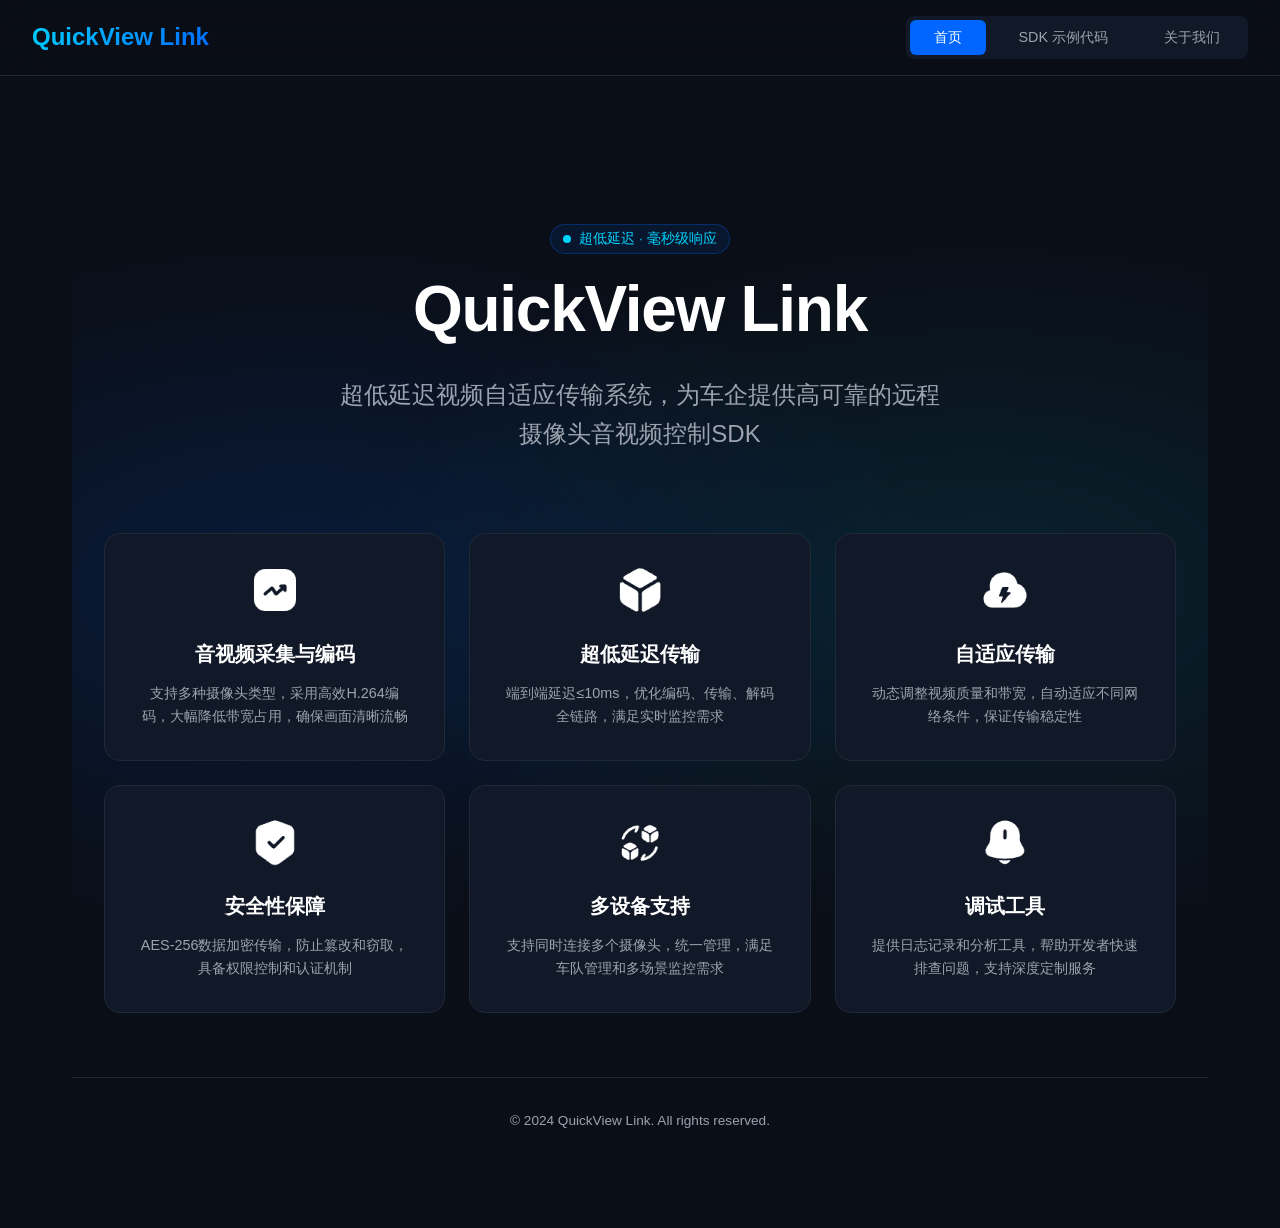
==== index.html @ 98ed80ca "first commit" ====
<!DOCTYPE html>
<html lang="zh-CN">
<head>
    <meta charset="UTF-8">
    <meta name="viewport" content="width=device-width, initial-scale=1.0">
    <title>QuickView Link - 超低延迟视频自适应传输系统</title>
    <link rel="stylesheet" href="css/style.css">
</head>
<body>
    <!-- Navigation -->
    <nav>
        <div class="nav-container">
            <div class="logo">QuickView Link</div>
            <div class="nav-tabs">
                <button class="tab-btn active" data-tab="home">首页</button>
                <button class="tab-btn" data-tab="code">SDK 示例代码</button>
                <button class="tab-btn" data-tab="about">关于我们</button>
            </div>
        </div>
    </nav>

    <!-- Home Tab -->
    <div class="tab-content active" id="home">
        <section class="hero">
            <div class="hero-badge">
                <span>超低延迟 · 毫秒级响应</span>
            </div>
            <h1>QuickView Link</h1>
            <p class="hero-subtitle">超低延迟视频自适应传输系统，为车企提供高可靠的远程摄像头音视频控制SDK</p>
            
            <div class="features">
                <div class="feature-card">
                    <img src="images/icon-4.png" alt="音视频采集" class="feature-icon">
                    <h3>音视频采集与编码</h3>
                    <p>支持多种摄像头类型，采用高效H.264编码，大幅降低带宽占用，确保画面清晰流畅</p>
                </div>

                <div class="feature-card">
                    <img src="images/icon-5.png" alt="超低延迟" class="feature-icon">
                    <h3>超低延迟传输</h3>
                    <p>端到端延迟≤10ms，优化编码、传输、解码全链路，满足实时监控需求</p>
                </div>

                <div class="feature-card">
                    <img src="images/icon-3.png" alt="自适应传输" class="feature-icon">
                    <h3>自适应传输</h3>
                    <p>动态调整视频质量和带宽，自动适应不同网络条件，保证传输稳定性</p>
                </div>

                <div class="feature-card">
                    <img src="images/icon-1.png" alt="安全性" class="feature-icon">
                    <h3>安全性保障</h3>
                    <p>AES-256数据加密传输，防止篡改和窃取，具备权限控制和认证机制</p>
                </div>

                <div class="feature-card">
                    <img src="images/icon-2.png" alt="多设备" class="feature-icon">
                    <h3>多设备支持</h3>
                    <p>支持同时连接多个摄像头，统一管理，满足车队管理和多场景监控需求</p>
                </div>

                <div class="feature-card">
                    <img src="images/icon-6.png" alt="调试工具" class="feature-icon">
                    <h3>调试工具</h3>
                    <p>提供日志记录和分析工具，帮助开发者快速排查问题，支持深度定制服务</p>
                </div>
            </div>
        </section>

        <footer>
            © 2024 QuickView Link. All rights reserved.
        </footer>
    </div>

    <!-- Code Tab -->
    <div class="tab-content" id="code">
        <section class="code-section">
            <h2>SDK 示例代码</h2>
            <div class="code-container">
                <div class="code-header">
                    <span class="code-dot red"></span>
                    <span class="code-dot yellow"></span>
                    <span class="code-dot green"></span>
                    <span class="code-title">quickview-demo.js</span>
                </div>
                <pre><code><span class="comment">// 初始化 QuickView Link SDK</span>
<span class="keyword">import</span> { QuickViewLink, VideoConfig } <span class="keyword">from</span> <span class="string">'@quickview/link-sdk'</span>;

<span class="comment">// 配置参数</span>
<span class="keyword">const</span> config = <span class="keyword">new</span> <span class="function">VideoConfig</span>({
  <span class="string">latency</span>: <span class="number">10</span>,        <span class="comment">// 延迟目标 (ms)</span>
  <span class="string">quality</span>: <span class="string">'auto'</span>,   <span class="comment">// 自适应质量</span>
  <span class="string">codec</span>: <span class="string">'h264'</span>,    <span class="comment">// H.264 编码</span>
  <span class="string">encryption</span>: <span class="string">'aes-256'</span> <span class="comment">// AES-256 加密</span>
});

<span class="comment">// 创建客户端实例</span>
<span class="keyword">const</span> client = <span class="keyword">new</span> <span class="function">QuickViewLink</span>(config);

<span class="comment">// 连接摄像头</span>
<span class="keyword">await</span> client.<span class="function">connect</span>({
  <span class="string">deviceId</span>: <span class="string">'camera-001'</span>,
  <span class="string">streamType</span>: <span class="string">'live'</span>
});

<span class="comment">// 监听视频流</span>
client.<span class="function">on</span>(<span class="string">'frame'</span>, (frame) => {
  <span class="function">console</span>.<span class="function">log</span>(<span class="string">`Received frame: ${frame.timestamp}`</span>);
  <span class="comment">// 处理视频帧</span>
});

<span class="comment">// 断开连接</span>
<span class="keyword">await</span> client.<span class="function">disconnect</span>();</code></pre>
            </div>
        </section>

        <footer>
            © 2024 QuickView Link. All rights reserved.
        </footer>
    </div>

    <!-- About Tab -->
    <div class="tab-content" id="about">
        <section class="about-section">
            <h2>关于我们</h2>
            <div class="about-content">
                <h3>公司介绍</h3>
                <p>QuickView Link 致力于为汽车制造商、自动驾驶公司和车队管理平台提供最先进的车载视频传输解决方案。我们的技术团队拥有丰富的音视频处理和网络传输经验，为客户提供可靠、高效、安全的SDK产品。</p>
                
                <h3>核心优势</h3>
                <p>我们专注于超低延迟视频传输技术的研发，实现≤10ms的端到端延迟，满足自动驾驶测试、远程诊断、实时监控等关键场景的需求。同时，我们提供灵活的定制服务，满足不同企业的个性化需求。</p>
                
                <h3>目标用户</h3>
                <p>B端用户：汽车制造商、自动驾驶公司、车队管理平台、城市监控控制公司</p>

                <div class="stats">
                    <div class="stat-item">
                        <div class="stat-number">10ms</div>
                        <div class="stat-label">超低延迟</div>
                    </div>
                    <div class="stat-item">
                        <div class="stat-number">99.9%</div>
                        <div class="stat-label">传输稳定性</div>
                    </div>
                    <div class="stat-item">
                        <div class="stat-number">AES-256</div>
                        <div class="stat-label">安全保障</div>
                    </div>
                </div>
            </div>
        </section>

        <footer>
            © 2024 QuickView Link. All rights reserved.
        </footer>
    </div>

    <script src="js/main.js"></script>
</body>
</html>
---- css/style.css ----
* {
    margin: 0;
    padding: 0;
    box-sizing: border-box;
}

:root {
    --primary: #0066FF;
    --primary-dark: #0052CC;
    --accent: #00D4FF;
    --bg-dark: #0A0E17;
    --bg-card: #111827;
    --text-white: #FFFFFF;
    --text-gray: #9CA3AF;
    --border: #1F2937;
}

body {
    font-family: -apple-system, BlinkMacSystemFont, 'Segoe UI', Roboto, 'Helvetica Neue', Arial, sans-serif;
    background: var(--bg-dark);
    color: var(--text-white);
    line-height: 1.6;
}

/* Navigation */
nav {
    position: fixed;
    top: 0;
    left: 0;
    right: 0;
    z-index: 1000;
    background: rgba(10, 14, 23, 0.9);
    backdrop-filter: blur(20px);
    border-bottom: 1px solid var(--border);
}

.nav-container {
    max-width: 1400px;
    margin: 0 auto;
    padding: 1rem 2rem;
    display: flex;
    justify-content: space-between;
    align-items: center;
}

.logo {
    font-size: 1.5rem;
    font-weight: 700;
    background: linear-gradient(135deg, var(--accent), var(--primary));
    -webkit-background-clip: text;
    -webkit-text-fill-color: transparent;
    background-clip: text;
}

.nav-tabs {
    display: flex;
    gap: 0.5rem;
    background: var(--bg-card);
    padding: 0.25rem;
    border-radius: 8px;
}

.tab-btn {
    padding: 0.5rem 1.5rem;
    border: none;
    background: transparent;
    color: var(--text-gray);
    cursor: pointer;
    border-radius: 6px;
    transition: all 0.3s ease;
    font-size: 0.9rem;
}

.tab-btn.active {
    background: var(--primary);
    color: var(--text-white);
}

.tab-btn:hover:not(.active) {
    color: var(--text-white);
}

/* Hero Section */
.hero {
    min-height: 100vh;
    padding: 8rem 2rem 4rem;
    background: 
        radial-gradient(ellipse at 20% 50%, rgba(0, 102, 255, 0.15) 0%, transparent 50%),
        radial-gradient(ellipse at 80% 50%, rgba(0, 212, 255, 0.1) 0%, transparent 50%),
        var(--bg-dark);
    display: flex;
    flex-direction: column;
    align-items: center;
    text-align: center;
}

.hero-badge {
    display: inline-flex;
    align-items: center;
    gap: 0.5rem;
    padding: 3px 12px;
    background: rgba(0, 102, 255, 0.1);
    border: 1px solid rgba(0, 102, 255, 0.3);
    border-radius: 50px;
    font-size: 0.85rem;
    color: var(--accent);
    margin-bottom: 4px;
}

.hero-badge::before {
    content: '';
    width: 8px;
    height: 8px;
    background: var(--accent);
    border-radius: 50%;
    animation: pulse 2s infinite;
}

@keyframes pulse {
    0%, 100% { opacity: 1; }
    50% { opacity: 0.5; }
}

.hero h1 {
    font-size: 4rem;
    font-weight: 800;
    margin-bottom: 1rem;
    letter-spacing: -0.02em;
}

.hero h1 span {
    background: linear-gradient(135deg, var(--accent), var(--primary));
    -webkit-background-clip: text;
    -webkit-text-fill-color: transparent;
    background-clip: text;
}

.hero-subtitle {
    font-size: 1.5rem;
    color: var(--text-gray);
    max-width: 600px;
    margin-bottom: 3rem;
}

/* Features Grid */
.features {
    display: grid;
    grid-template-columns: repeat(auto-fit, minmax(300px, 1fr));
    gap: 1.5rem;
    max-width: 1200px;
    width: 100%;
    margin-top: 2rem;
}

.feature-card {
    background: var(--bg-card);
    border: 1px solid var(--border);
    border-radius: 16px;
    padding: 2rem;
    transition: all 0.3s ease;
    position: relative;
    overflow: hidden;
}

.feature-card::before {
    content: '';
    position: absolute;
    top: 0;
    left: 0;
    right: 0;
    height: 3px;
    background: linear-gradient(90deg, var(--accent), var(--primary));
    opacity: 0;
    transition: opacity 0.3s ease;
}

.feature-card:hover {
    transform: translateY(-4px);
    border-color: var(--primary);
}

.feature-card:hover::before {
    opacity: 1;
}

.feature-icon {
    width: 48px;
    height: 48px;
    margin: 0 auto 1.5rem;
    display: block;
}

.feature-card h3 {
    font-size: 1.25rem;
    margin-bottom: 0.75rem;
    text-align: center;
}

.feature-card p {
    color: var(--text-gray);
    font-size: 0.9rem;
}

/* Tab Content */
.tab-content {
    display: none;
    max-width: 1200px;
    width: 100%;
    margin: 0 auto;
    padding: 6rem 2rem 4rem;
}

.tab-content.active {
    display: block;
    animation: fadeIn 0.3s ease;
}

@keyframes fadeIn {
    from { opacity: 0; transform: translateY(10px); }
    to { opacity: 1; transform: translateY(0); }
}

/* Code Section */
.code-section h2 {
    font-size: 2rem;
    margin-bottom: 2rem;
    text-align: center;
}

.code-container {
    background: var(--bg-card);
    border: 1px solid var(--border);
    border-radius: 16px;
    overflow: hidden;
}

.code-header {
    display: flex;
    align-items: center;
    gap: 0.5rem;
    padding: 1rem 1.5rem;
    background: rgba(0, 0, 0, 0.3);
    border-bottom: 1px solid var(--border);
}

.code-dot {
    width: 12px;
    height: 12px;
    border-radius: 50%;
}

.code-dot.red { background: #FF5F56; }
.code-dot.yellow { background: #FFBD2E; }
.code-dot.green { background: #27C93F; }

.code-title {
    margin-left: 1rem;
    color: var(--text-gray);
    font-size: 0.85rem;
}

pre {
    padding: 1.5rem;
    overflow-x: auto;
    font-family: 'Monaco', 'Menlo', 'Ubuntu Mono', monospace;
    font-size: 0.9rem;
    line-height: 1.8;
}

code {
    color: #E5E7EB;
}

.keyword { color: #C792EA; }
.string { color: #C3E88D; }
.function { color: #82AAFF; }
.comment { color: #546E7A; }
.number { color: #F78C6C; }

/* About Section */
.about-section h2 {
    font-size: 2rem;
    margin-bottom: 2rem;
    text-align: center;
}

.about-content {
    background: var(--bg-card);
    border: 1px solid var(--border);
    border-radius: 16px;
    padding: 3rem;
}

.about-content h3 {
    font-size: 1.5rem;
    margin-bottom: 1rem;
    color: var(--accent);
}

.about-content p {
    color: var(--text-gray);
    margin-bottom: 1.5rem;
}

.stats {
    display: grid;
    grid-template-columns: repeat(3, 1fr);
    gap: 2rem;
    margin-top: 3rem;
    padding-top: 2rem;
    border-top: 1px solid var(--border);
}

.stat-item {
    text-align: center;
}

.stat-number {
    font-size: 3rem;
    font-weight: 700;
    background: linear-gradient(135deg, var(--accent), var(--primary));
    -webkit-background-clip: text;
    -webkit-text-fill-color: transparent;
    background-clip: text;
}

.stat-label {
    color: var(--text-gray);
    font-size: 0.9rem;
}

/* Footer */
footer {
    text-align: center;
    padding: 2rem;
    color: var(--text-gray);
    font-size: 0.85rem;
    border-top: 1px solid var(--border);
}

/* Responsive */
@media (max-width: 768px) {
    .hero h1 {
        font-size: 2.5rem;
    }
    
    .hero-subtitle {
        font-size: 1.1rem;
    }
    
    .features {
        grid-template-columns: 1fr;
    }
    
    .stats {
        grid-template-columns: 1fr;
        gap: 1.5rem;
    }
}
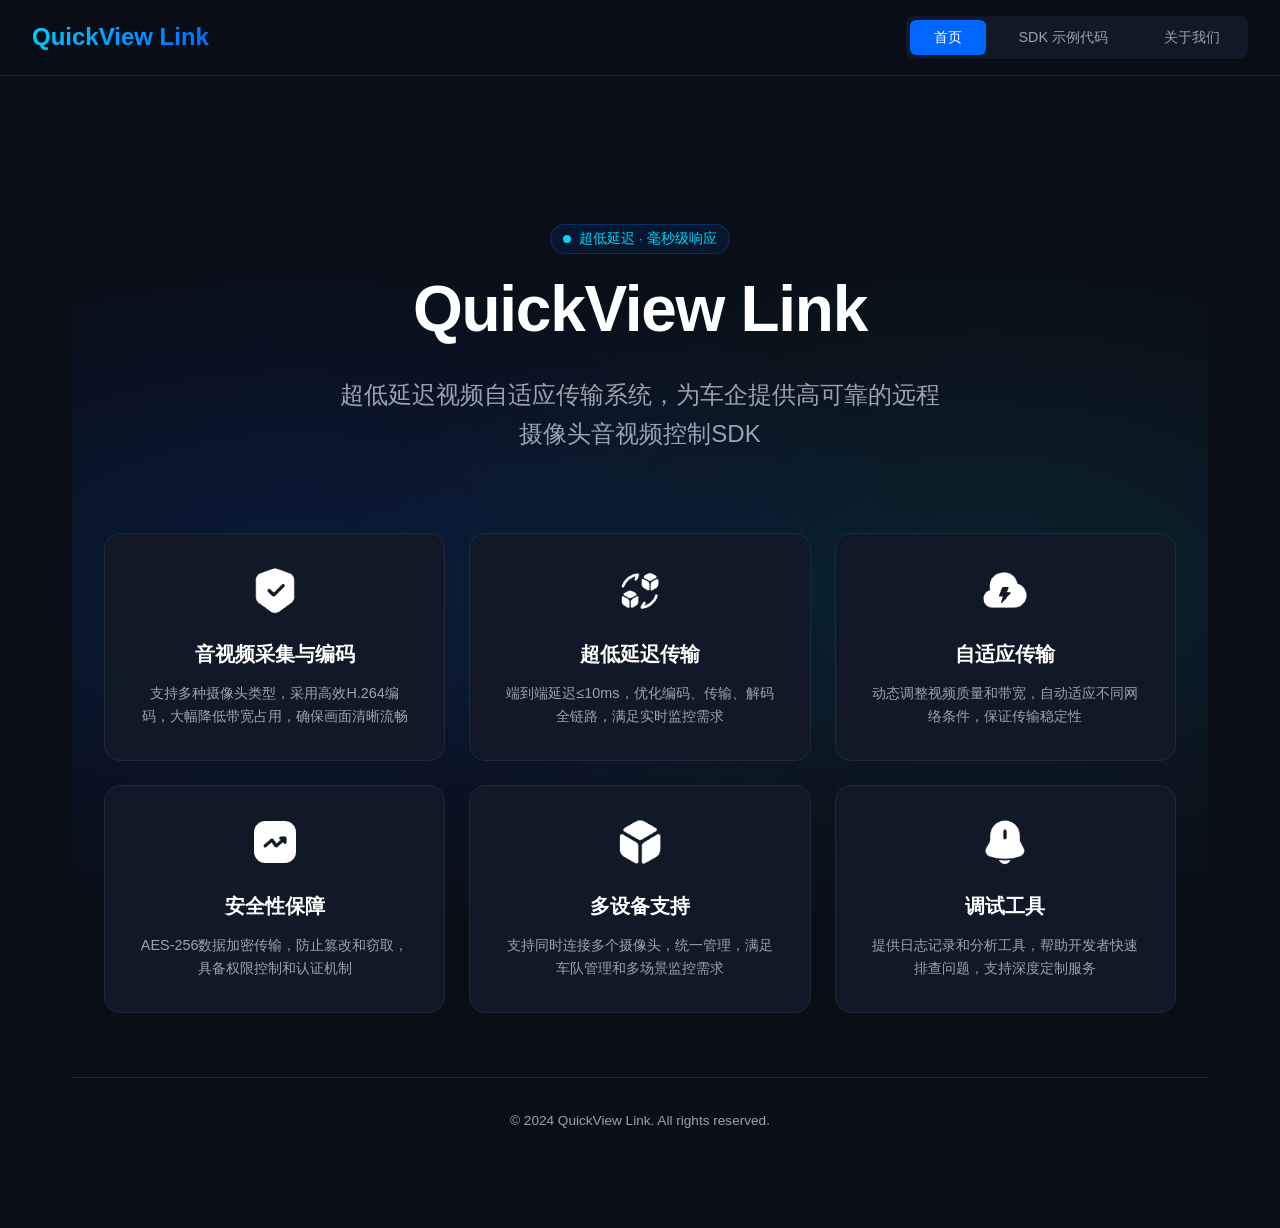
==== commit 17e87d55: "add mobile responsive" ====
--- a/index.html
+++ b/index.html
@@ -2,7 +2,7 @@
 <html lang="zh-CN">
 <head>
     <meta charset="UTF-8">
-    <meta name="viewport" content="width=device-width, initial-scale=1.0">
+    <meta name="viewport" content="width=device-width, initial-scale=1.0, maximum-scale=5.0">
     <title>QuickView Link - 超低延迟视频自适应传输系统</title>
     <link rel="stylesheet" href="css/style.css">
 </head>
@@ -30,13 +30,13 @@
             
             <div class="features">
                 <div class="feature-card">
-                    <img src="images/icon-4.png" alt="音视频采集" class="feature-icon">
+                    <img src="images/icon-1.png" alt="音视频采集" class="feature-icon">
                     <h3>音视频采集与编码</h3>
                     <p>支持多种摄像头类型，采用高效H.264编码，大幅降低带宽占用，确保画面清晰流畅</p>
                 </div>
 
                 <div class="feature-card">
-                    <img src="images/icon-5.png" alt="超低延迟" class="feature-icon">
+                    <img src="images/icon-2.png" alt="超低延迟" class="feature-icon">
                     <h3>超低延迟传输</h3>
                     <p>端到端延迟≤10ms，优化编码、传输、解码全链路，满足实时监控需求</p>
                 </div>
@@ -48,13 +48,13 @@
                 </div>
 
                 <div class="feature-card">
-                    <img src="images/icon-1.png" alt="安全性" class="feature-icon">
+                    <img src="images/icon-4.png" alt="安全性" class="feature-icon">
                     <h3>安全性保障</h3>
                     <p>AES-256数据加密传输，防止篡改和窃取，具备权限控制和认证机制</p>
                 </div>
 
                 <div class="feature-card">
-                    <img src="images/icon-2.png" alt="多设备" class="feature-icon">
+                    <img src="images/icon-5.png" alt="多设备" class="feature-icon">
                     <h3>多设备支持</h3>
                     <p>支持同时连接多个摄像头，统一管理，满足车队管理和多场景监控需求</p>
                 </div>
--- a/css/style.css
+++ b/css/style.css
@@ -338,22 +338,151 @@
     border-top: 1px solid var(--border);
 }
 
-/* Responsive */
+/* Responsive - Mobile */
 @media (max-width: 768px) {
+    /* Navigation */
+    .nav-container {
+        padding: 0.75rem 1rem;
+        flex-wrap: wrap;
+    }
+    
+    .logo {
+        font-size: 1.1rem;
+    }
+    
+    .nav-tabs {
+        width: 100%;
+        justify-content: center;
+        margin-top: 0.5rem;
+    }
+    
+    .tab-btn {
+        padding: 0.4rem 0.8rem;
+        font-size: 0.8rem;
+    }
+    
+    /* Hero */
+    .hero {
+        padding: 6rem 1rem 3rem;
+        min-height: auto;
+    }
+    
     .hero h1 {
-        font-size: 2.5rem;
+        font-size: 2rem;
+        line-height: 1.2;
     }
     
     .hero-subtitle {
-        font-size: 1.1rem;
-    }
-    
+        font-size: 0.95rem;
+        padding: 0 0.5rem;
+    }
+    
+    .hero-badge {
+        font-size: 0.75rem;
+        padding: 4px 10px;
+    }
+    
+    /* Features */
     .features {
         grid-template-columns: 1fr;
+        gap: 1rem;
+        padding: 0 0.5rem;
+    }
+    
+    .feature-card {
+        padding: 1.25rem;
+    }
+    
+    .feature-icon {
+        width: 40px;
+        height: 40px;
+    }
+    
+    .feature-card h3 {
+        font-size: 1.1rem;
+    }
+    
+    .feature-card p {
+        font-size: 0.85rem;
+    }
+    
+    /* Tab Content */
+    .tab-content {
+        padding: 5rem 1rem 2rem;
+    }
+    
+    /* Code Section */
+    .code-section h2 {
+        font-size: 1.5rem;
+    }
+    
+    pre {
+        padding: 1rem;
+        font-size: 0.8rem;
+        line-height: 1.6;
+    }
+    
+    /* About Section */
+    .about-section h2 {
+        font-size: 1.5rem;
+    }
+    
+    .about-content {
+        padding: 1.5rem;
+    }
+    
+    .about-content h3 {
+        font-size: 1.2rem;
+    }
+    
+    .about-content p {
+        font-size: 0.9rem;
     }
     
     .stats {
         grid-template-columns: 1fr;
         gap: 1.5rem;
     }
-}
+    
+    .stat-number {
+        font-size: 2rem;
+    }
+    
+    /* Footer */
+    footer {
+        padding: 1.5rem 1rem;
+        font-size: 0.8rem;
+    }
+}
+
+/* Small mobile */
+@media (max-width: 480px) {
+    .hero h1 {
+        font-size: 1.6rem;
+    }
+    
+    .hero-subtitle {
+        font-size: 0.85rem;
+    }
+    
+    .nav-tabs {
+        gap: 0.25rem;
+    }
+    
+    .tab-btn {
+        padding: 0.35rem 0.6rem;
+        font-size: 0.75rem;
+    }
+    
+    .feature-card {
+        padding: 1rem;
+    }
+    
+    .feature-card h3 {
+        font-size: 1rem;
+    }
+    
+    .feature-card p {
+        font-size: 0.8rem;
+    }
+}
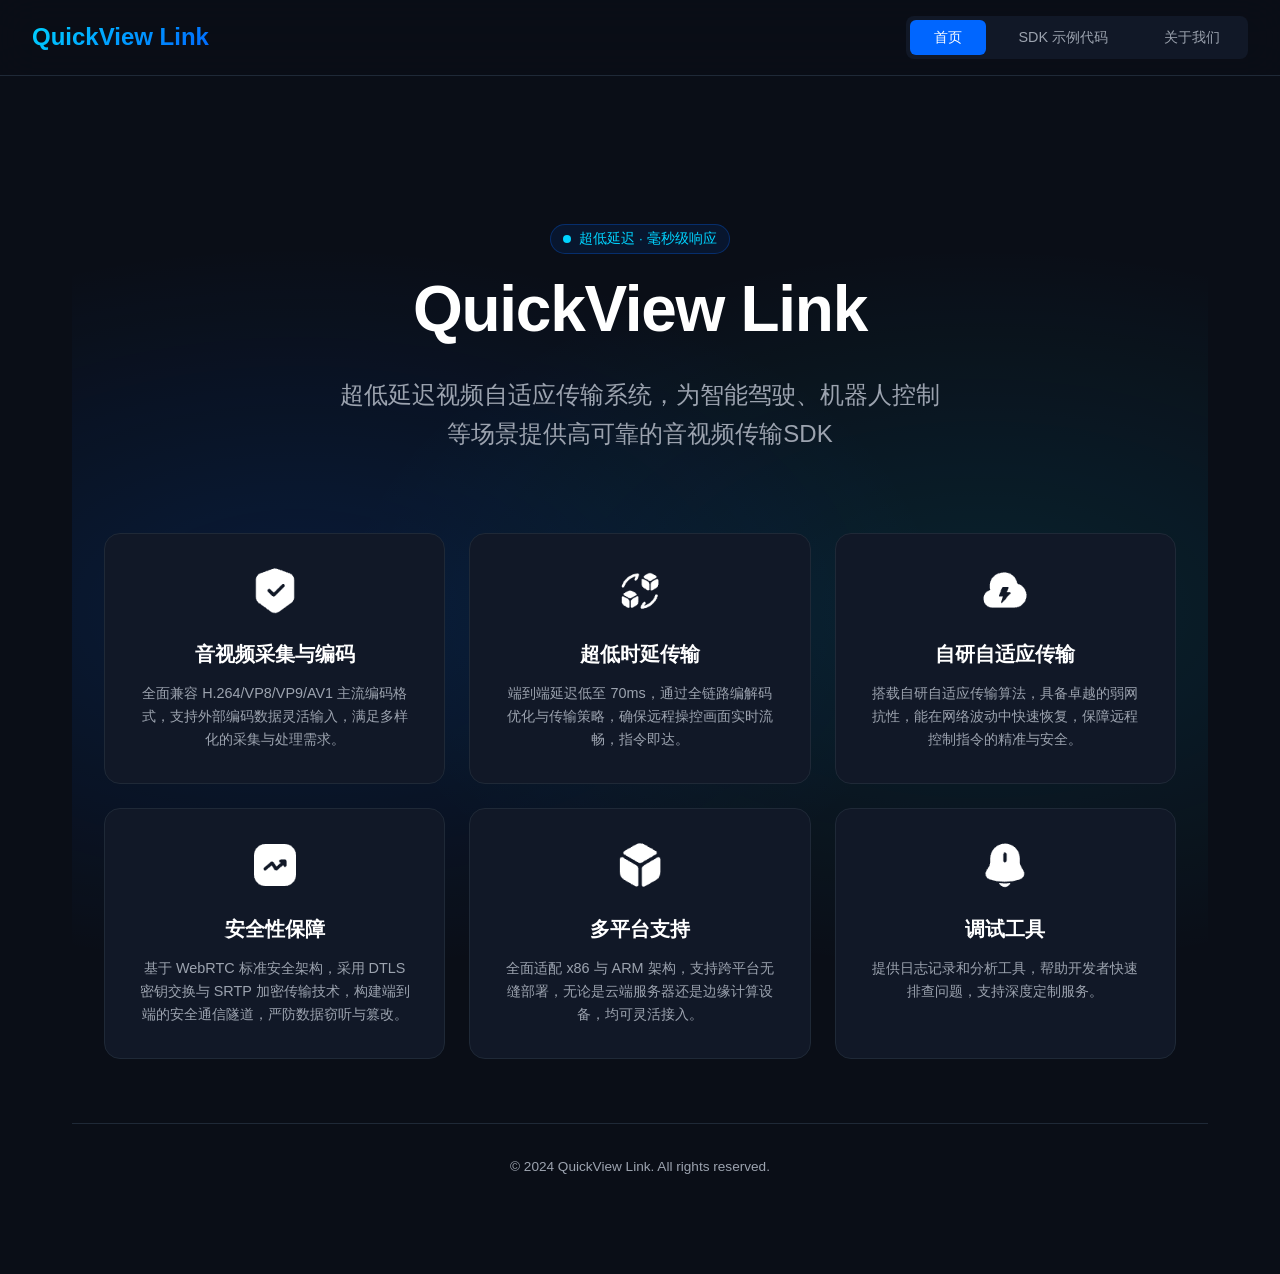
==== commit 46bf459c: "Update: 优化官网内容及样式" ====
--- a/index.html
+++ b/index.html
@@ -26,43 +26,43 @@
                 <span>超低延迟 · 毫秒级响应</span>
             </div>
             <h1>QuickView Link</h1>
-            <p class="hero-subtitle">超低延迟视频自适应传输系统，为车企提供高可靠的远程摄像头音视频控制SDK</p>
+            <p class="hero-subtitle">超低延迟视频自适应传输系统，为智能驾驶、机器人控制等场景提供高可靠的音视频传输SDK</p>
             
             <div class="features">
                 <div class="feature-card">
                     <img src="images/icon-1.png" alt="音视频采集" class="feature-icon">
                     <h3>音视频采集与编码</h3>
-                    <p>支持多种摄像头类型，采用高效H.264编码，大幅降低带宽占用，确保画面清晰流畅</p>
+                    <p>全面兼容 H.264/VP8/VP9/AV1 主流编码格式，支持外部编码数据灵活输入，满足多样化的采集与处理需求。</p>
                 </div>
 
                 <div class="feature-card">
                     <img src="images/icon-2.png" alt="超低延迟" class="feature-icon">
-                    <h3>超低延迟传输</h3>
-                    <p>端到端延迟≤10ms，优化编码、传输、解码全链路，满足实时监控需求</p>
+                    <h3>超低时延传输</h3>
+                    <p>端到端延迟低至 70ms，通过全链路编解码优化与传输策略，确保远程操控画面实时流畅，指令即达。</p>
                 </div>
 
                 <div class="feature-card">
                     <img src="images/icon-3.png" alt="自适应传输" class="feature-icon">
-                    <h3>自适应传输</h3>
-                    <p>动态调整视频质量和带宽，自动适应不同网络条件，保证传输稳定性</p>
+                    <h3>自研自适应传输</h3>
+                    <p>搭载自研自适应传输算法，具备卓越的弱网抗性，能在网络波动中快速恢复，保障远程控制指令的精准与安全。</p>
                 </div>
 
                 <div class="feature-card">
                     <img src="images/icon-4.png" alt="安全性" class="feature-icon">
                     <h3>安全性保障</h3>
-                    <p>AES-256数据加密传输，防止篡改和窃取，具备权限控制和认证机制</p>
+                    <p>基于 WebRTC 标准安全架构，采用 DTLS 密钥交换与 SRTP 加密传输技术，构建端到端的安全通信隧道，严防数据窃听与篡改。</p>
                 </div>
 
                 <div class="feature-card">
                     <img src="images/icon-5.png" alt="多设备" class="feature-icon">
-                    <h3>多设备支持</h3>
-                    <p>支持同时连接多个摄像头，统一管理，满足车队管理和多场景监控需求</p>
+                    <h3>多平台支持</h3>
+                    <p>全面适配 x86 与 ARM 架构，支持跨平台无缝部署，无论是云端服务器还是边缘计算设备，均可灵活接入。</p>
                 </div>
 
                 <div class="feature-card">
                     <img src="images/icon-6.png" alt="调试工具" class="feature-icon">
                     <h3>调试工具</h3>
-                    <p>提供日志记录和分析工具，帮助开发者快速排查问题，支持深度定制服务</p>
+                    <p>提供日志记录和分析工具，帮助开发者快速排查问题，支持深度定制服务。</p>
                 </div>
             </div>
         </section>
@@ -81,36 +81,72 @@
                     <span class="code-dot red"></span>
                     <span class="code-dot yellow"></span>
                     <span class="code-dot green"></span>
-                    <span class="code-title">quickview-demo.js</span>
-                </div>
-                <pre><code><span class="comment">// 初始化 QuickView Link SDK</span>
-<span class="keyword">import</span> { QuickViewLink, VideoConfig } <span class="keyword">from</span> <span class="string">'@quickview/link-sdk'</span>;
-
-<span class="comment">// 配置参数</span>
-<span class="keyword">const</span> config = <span class="keyword">new</span> <span class="function">VideoConfig</span>({
-  <span class="string">latency</span>: <span class="number">10</span>,        <span class="comment">// 延迟目标 (ms)</span>
-  <span class="string">quality</span>: <span class="string">'auto'</span>,   <span class="comment">// 自适应质量</span>
-  <span class="string">codec</span>: <span class="string">'h264'</span>,    <span class="comment">// H.264 编码</span>
-  <span class="string">encryption</span>: <span class="string">'aes-256'</span> <span class="comment">// AES-256 加密</span>
-});
-
-<span class="comment">// 创建客户端实例</span>
-<span class="keyword">const</span> client = <span class="keyword">new</span> <span class="function">QuickViewLink</span>(config);
-
-<span class="comment">// 连接摄像头</span>
-<span class="keyword">await</span> client.<span class="function">connect</span>({
-  <span class="string">deviceId</span>: <span class="string">'camera-001'</span>,
-  <span class="string">streamType</span>: <span class="string">'live'</span>
-});
-
-<span class="comment">// 监听视频流</span>
-client.<span class="function">on</span>(<span class="string">'frame'</span>, (frame) => {
-  <span class="function">console</span>.<span class="function">log</span>(<span class="string">`Received frame: ${frame.timestamp}`</span>);
-  <span class="comment">// 处理视频帧</span>
-});
-
-<span class="comment">// 断开连接</span>
-<span class="keyword">await</span> client.<span class="function">disconnect</span>();</code></pre>
+                    <span class="code-title">quickview-demo.cpp</span>
+                </div>
+                <pre><code><span class="comment">#include "quickview_api.h"</span>
+<span class="comment">#include "reader.h"</span>
+
+<span class="keyword">int</span> main()
+{
+  std::string addr = <span class="string">"wss://your-server.com/ws/server/signal"</span>;
+  std::string room_id = <span class="string">"10"</span>;
+  std::string filename = <span class="string">"test.h264"</span>;
+
+  <span class="comment">// 创建QuickView Link客户端实例</span>
+  <span class="keyword">auto</span> instance = quickview_sdk::QuickViewClient::Create(addr, room_id, filename);
+
+  <span class="comment">// 添加视频轨道（trackId: 10000）</span>
+  instance-&gt;<span class="function">AddTrack</span>(10000);
+
+  <span class="comment">// 创建H264视频读取器</span>
+  std::shared_ptr&lt;Reader&gt; m_h264_reader = std::make_shared&lt;H264Reader&gt;(filename, 10);
+  m_h264_reader-&gt;<span class="function">SetDataCallback</span>([&amp;instance](<span class="keyword">const</span> <span class="keyword">char</span> *data, <span class="keyword">int</span> size){
+    <span class="keyword">static</span> <span class="keyword">int</span> frameId = 0;
+    <span class="keyword">if</span>(instance){
+      <span class="comment">// 输入视频帧：数据、大小、轨道ID、时间戳、帧ID</span>
+      instance-&gt;<span class="function">InputFrame</span>((<span class="keyword">const</span> uint8_t*)data, size, 10000, 200, frameId++);
+    }
+  });
+  m_h264_reader-&gt;<span class="function">Start</span>();
+
+  <span class="comment">// 创建PCM音频读取器（单声道、48kHz、int16）</span>
+  std::shared_ptr&lt;Reader&gt; m_pcm_reader = std::make_shared&lt;PCMReader&gt;(<span class="string">"output_mono.pcm"</span>, 10, 960);
+  m_pcm_reader-&gt;<span class="function">SetDataCallback</span>([&amp;instance](<span class="keyword">const</span> <span class="keyword">char</span> *data, <span class="keyword">int</span> size){
+    <span class="keyword">if</span>(instance){
+      instance-&gt;<span class="function">InputAudioData</span>(data, size);
+    }
+  });
+  m_pcm_reader-&gt;<span class="function">Start</span>();
+
+  <span class="comment">// 设置连接回调</span>
+  instance-&gt;<span class="function">SetOnConnected</span>([m_h264_reader](){
+    m_h264_reader-&gt;<span class="function">ResetToBeginning</span>();
+    std::cout &lt;&lt; <span class="string">"和对端建立音视频连接"</span> &lt;&lt; std::endl;
+  });
+
+  instance-&gt;<span class="function">SetOnDisconnected</span>([](){
+    std::cout &lt;&lt; <span class="string">"和对端断开音视频连接"</span> &lt;&lt; std::endl;
+  });
+
+  <span class="comment">// 接收远端音频数据回调</span>
+  instance-&gt;<span class="function">setOnAudioFrameReceived</span>([](<span class="keyword">const</span> uint8_t *buffer, <span class="keyword">int</span> size){
+    std::cout &lt;&lt; <span class="string">"接收到音频数据"</span> &lt;&lt; std::endl;
+  });
+
+  <span class="comment">// 启动SDK</span>
+  instance-&gt;<span class="function">Start</span>();
+
+  <span class="comment">// 主循环（实际应用中应根据需要处理）</span>
+  <span class="keyword">while</span> (<span class="keyword">true</span>) {
+    std::this_thread::sleep_for(std::chrono::milliseconds(10));
+  }
+
+  <span class="comment">// 清理资源</span>
+  m_h264_reader-&gt;<span class="function">Stop</span>();
+  instance-&gt;<span class="function">Stop</span>();
+
+  <span class="keyword">return</span> 0;
+}</code></pre>
             </div>
         </section>
 
@@ -124,18 +160,31 @@
         <section class="about-section">
             <h2>关于我们</h2>
             <div class="about-content">
-                <h3>公司介绍</h3>
-                <p>QuickView Link 致力于为汽车制造商、自动驾驶公司和车队管理平台提供最先进的车载视频传输解决方案。我们的技术团队拥有丰富的音视频处理和网络传输经验，为客户提供可靠、高效、安全的SDK产品。</p>
+                <p>QuickView Link 专注于为智能驾驶、机器人控制、无人机巡检等场景提供超低时延音视频传输解决方案。核心团队深耕音视频编解码、自适应网络传输与实时通信领域多年，致力于为企业客户提供高可靠、易集成、安全合规的 SDK 产品与技术支撑，助力远程操控与实时监控业务高效落地。</p>
                 
                 <h3>核心优势</h3>
-                <p>我们专注于超低延迟视频传输技术的研发，实现≤10ms的端到端延迟，满足自动驾驶测试、远程诊断、实时监控等关键场景的需求。同时，我们提供灵活的定制服务，满足不同企业的个性化需求。</p>
+                <ul>
+                    <li><strong>超低时延传输：</strong>端到端延迟低至 70ms，全链路优化保障画面实时流畅，指令精准可达</li>
+                    <li><strong>自研自适应算法：</strong>智能感知网络波动，弱网环境下快速恢复，确保关键任务不中断</li>
+                    <li><strong>多编码多平台支持：</strong>兼容 H.264/VP8/VP9/AV1，全面适配 x86/ARM 架构，灵活部署于云端、边缘与终端设备</li>
+                    <li><strong>企业级安全架构：</strong>基于 DTLS+SRTP 端到端加密，符合行业安全规范，严防数据泄露与篡改</li>
+                    <li><strong>开放定制服务：</strong>提供 API 级灵活接入与深度定制能力，快速响应企业个性化需求</li>
+                </ul>
                 
                 <h3>目标用户</h3>
-                <p>B端用户：汽车制造商、自动驾驶公司、车队管理平台、城市监控控制公司</p>
+                <ul>
+                    <li>智能出行：汽车制造商、自动驾驶方案商、车队运营管理平台</li>
+                    <li>机器人领域：服务机器人、工业机器人、巡检/安防机器人厂商</li>
+                    <li>低空经济：无人机整机厂商、远程飞控平台、空中巡检服务商</li>
+                    <li>行业监控：智慧城市、电力巡检、应急指挥等实时监控场景</li>
+                </ul>
+
+                <h3>联系我们</h3>
+                <p>邮箱：yangpei11@pku.edu.cn</p>
 
                 <div class="stats">
                     <div class="stat-item">
-                        <div class="stat-number">10ms</div>
+                        <div class="stat-number">70ms</div>
                         <div class="stat-label">超低延迟</div>
                     </div>
                     <div class="stat-item">
@@ -143,7 +192,7 @@
                         <div class="stat-label">传输稳定性</div>
                     </div>
                     <div class="stat-item">
-                        <div class="stat-number">AES-256</div>
+                        <div class="stat-number">DTLS/SRTP</div>
                         <div class="stat-label">安全保障</div>
                     </div>
                 </div>
--- a/css/style.css
+++ b/css/style.css
@@ -486,3 +486,15 @@
         font-size: 0.8rem;
     }
 }
+
+ul { list-style: none; padding-left: 0; }
+li { list-style: none; }
+
+.about-content h3 {
+  margin-top: 40px;
+  margin-bottom: 20px;
+}
+
+.about-content p {
+  margin-bottom: 20px;
+}
